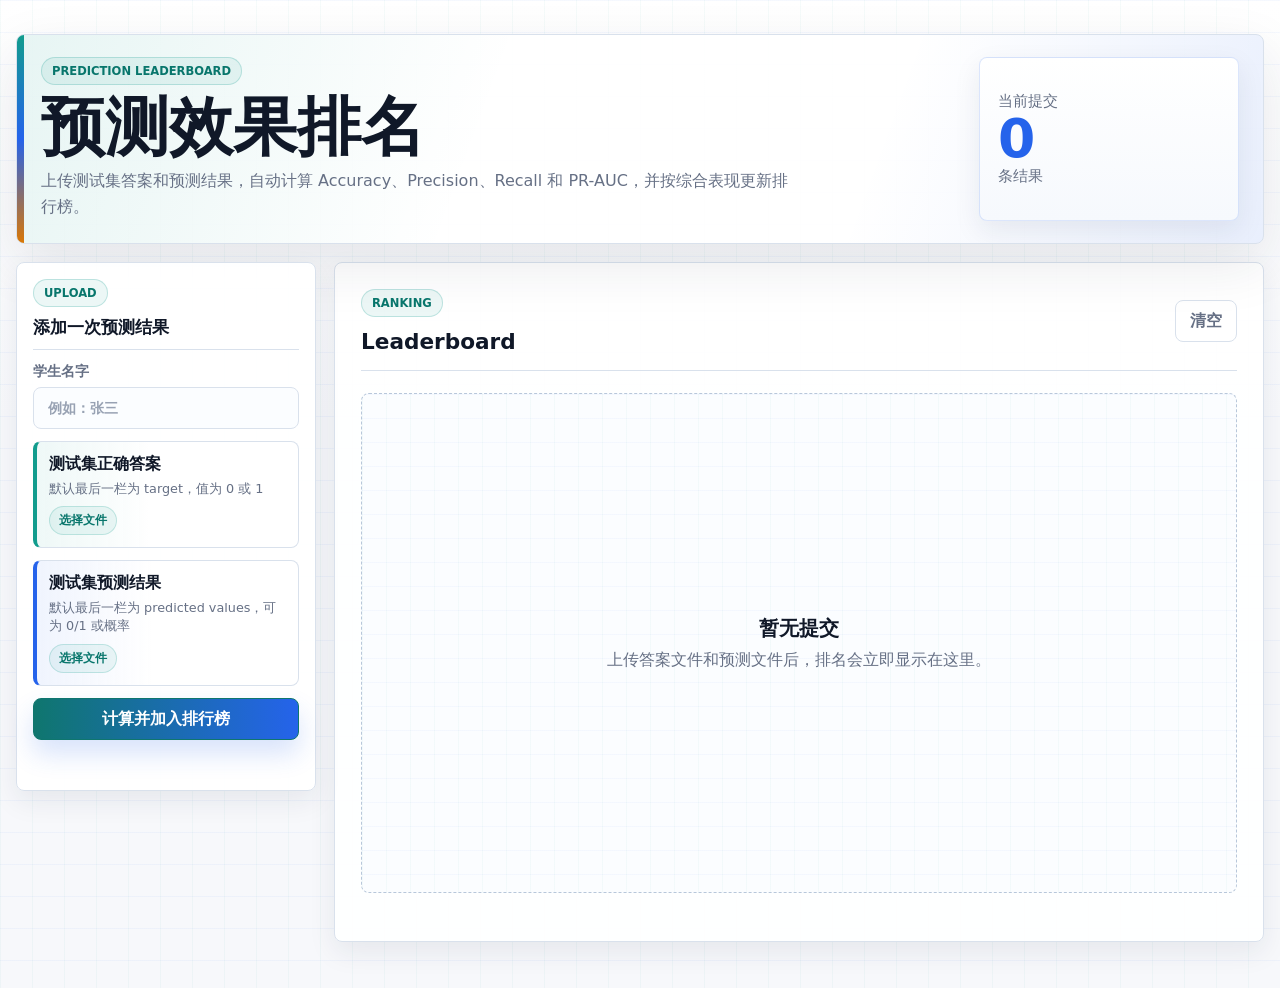
==== rank/index.html @ cc567a74 "Add files via upload" ====
<!doctype html>
<html lang="zh-CN">
  <head>
    <meta charset="utf-8" />
    <meta name="viewport" content="width=device-width, initial-scale=1" />
    <title>预测效果排行榜</title>
    <link rel="stylesheet" href="styles.css" />
  </head>
  <body>
    <main class="shell">
      <section class="hero" aria-labelledby="page-title">
        <div>
          <p class="eyebrow">Prediction Leaderboard</p>
          <h1 id="page-title">预测效果排名</h1>
          <p class="intro">
            上传测试集答案和预测结果，自动计算 Accuracy、Precision、Recall 和 PR-AUC，并按综合表现更新排行榜。
          </p>
        </div>
        <div class="hero-panel" aria-label="当前排行榜摘要">
          <span class="panel-label">当前提交</span>
          <strong id="submissionCount">0</strong>
          <span>条结果</span>
        </div>
      </section>

      <section class="workspace" aria-label="上传与排行榜">
        <form id="uploadForm" class="upload-card">
          <div class="section-heading">
            <p class="eyebrow">Upload</p>
            <h2>添加一次预测结果</h2>
          </div>

          <label class="field">
            <span>学生名字</span>
            <input id="studentName" name="studentName" type="text" placeholder="例如：张三" autocomplete="off" required />
          </label>

          <label class="file-field" for="truthFile">
            <input id="truthFile" name="truthFile" type="file" accept=".csv,.tsv,.txt" required />
            <span class="file-title">测试集正确答案</span>
            <span class="file-help">默认最后一栏为 target，值为 0 或 1</span>
            <strong id="truthFileName">选择文件</strong>
          </label>

          <label class="file-field" for="predictionFile">
            <input id="predictionFile" name="predictionFile" type="file" accept=".csv,.tsv,.txt" required />
            <span class="file-title">测试集预测结果</span>
            <span class="file-help">默认最后一栏为 predicted values，可为 0/1 或概率</span>
            <strong id="predictionFileName">选择文件</strong>
          </label>

          <button class="primary-button" type="submit">计算并加入排行榜</button>
          <p id="statusMessage" class="status" role="status" aria-live="polite"></p>
        </form>

        <section class="leaderboard" aria-labelledby="leaderboard-title">
          <div class="leaderboard-top">
            <div>
              <p class="eyebrow">Ranking</p>
              <h2 id="leaderboard-title">Leaderboard</h2>
            </div>
            <button id="clearButton" class="ghost-button" type="button">清空</button>
          </div>

          <div id="emptyState" class="empty-state">
            <strong>暂无提交</strong>
            <span>上传答案文件和预测文件后，排名会立即显示在这里。</span>
          </div>

          <div id="rankingList" class="ranking-list" aria-live="polite"></div>
        </section>
      </section>
    </main>

    <template id="rankingTemplate">
      <article class="rank-row">
        <div class="rank-meta">
          <span class="rank-number"></span>
          <div>
            <h3 class="rank-name"></h3>
            <p class="rank-score"></p>
          </div>
        </div>
        <div class="bar-track" aria-hidden="true">
          <span class="bar-fill"></span>
        </div>
        <dl class="metric-grid">
          <div>
            <dt>Accuracy</dt>
            <dd class="metric-accuracy"></dd>
          </div>
          <div>
            <dt>Precision</dt>
            <dd class="metric-precision"></dd>
          </div>
          <div>
            <dt>Recall</dt>
            <dd class="metric-recall"></dd>
          </div>
          <div>
            <dt>PR-AUC</dt>
            <dd class="metric-prauc"></dd>
          </div>
        </dl>
      </article>
    </template>

    <script src="app.js"></script>
  </body>
</html>
---- rank/styles.css ----
:root {
  color-scheme: light;
  --bg: #f7f8fb;
  --paper: #ffffff;
  --paper-2: #f1f5f9;
  --ink: #101828;
  --muted: #667085;
  --soft: #98a2b3;
  --line: #d9e1ec;
  --line-strong: #b8c7da;
  --teal: #119c8d;
  --blue: #2563eb;
  --amber: #d97706;
  --rose: #e11d48;
  --green: #16a34a;
  --shadow: 0 20px 55px rgba(30, 41, 59, 0.1);
  --shadow-soft: 0 10px 28px rgba(30, 41, 59, 0.08);
}

* {
  box-sizing: border-box;
}

body {
  margin: 0;
  min-height: 100vh;
  font-family:
    Inter, ui-sans-serif, system-ui, -apple-system, BlinkMacSystemFont, "Segoe UI", "Microsoft YaHei", sans-serif;
  color: var(--ink);
  background:
    linear-gradient(rgba(37, 99, 235, 0.045) 1px, transparent 1px),
    linear-gradient(90deg, rgba(17, 156, 141, 0.04) 1px, transparent 1px),
    linear-gradient(180deg, #ffffff 0, var(--bg) 420px);
  background-size: 32px 32px, 32px 32px, auto;
}

button,
input {
  font: inherit;
}

.shell {
  width: min(1360px, calc(100% - 32px));
  margin: 0 auto;
  padding: 34px 0 46px;
}

.hero {
  position: relative;
  display: grid;
  grid-template-columns: minmax(0, 1fr) 260px;
  gap: 28px;
  align-items: stretch;
  margin-bottom: 18px;
  padding: 22px 24px;
  border: 1px solid var(--line);
  border-radius: 8px;
  background:
    linear-gradient(110deg, rgba(17, 156, 141, 0.1), transparent 38%),
    linear-gradient(290deg, rgba(37, 99, 235, 0.1), transparent 32%),
    rgba(255, 255, 255, 0.92);
  box-shadow: var(--shadow);
  overflow: hidden;
}

.hero::before {
  content: "";
  position: absolute;
  inset: 0 auto 0 0;
  width: 7px;
  background: linear-gradient(180deg, var(--teal), var(--blue), var(--amber));
}

.hero > * {
  position: relative;
  z-index: 1;
}

.eyebrow {
  width: fit-content;
  margin: 0 0 12px;
  padding: 6px 10px;
  border: 1px solid rgba(17, 156, 141, 0.22);
  border-radius: 999px;
  color: #08766c;
  background: rgba(17, 156, 141, 0.08);
  font-size: 0.72rem;
  font-weight: 900;
  letter-spacing: 0;
  text-transform: uppercase;
}

h1,
h2,
h3,
p {
  margin-top: 0;
}

h1 {
  max-width: 760px;
  margin-bottom: 10px;
  font-size: clamp(2.15rem, 5vw, 4.55rem);
  line-height: 0.95;
  letter-spacing: 0;
}

h2 {
  margin-bottom: 0;
  font-size: 1.35rem;
  letter-spacing: 0;
}

.intro {
  max-width: 760px;
  margin-bottom: 0;
  color: var(--muted);
  font-size: 1rem;
  line-height: 1.65;
}

.hero-panel {
  min-height: 132px;
  padding: 18px;
  border: 1px solid rgba(37, 99, 235, 0.16);
  border-radius: 8px;
  background:
    linear-gradient(180deg, #ffffff, #f6f9fd),
    var(--paper);
  box-shadow: var(--shadow-soft);
  display: grid;
  align-content: center;
}

.hero-panel strong {
  display: block;
  color: var(--blue);
  font-size: 3.35rem;
  line-height: 1;
  font-variant-numeric: tabular-nums;
}

.panel-label,
.hero-panel span:last-child {
  color: var(--muted);
  font-size: 0.95rem;
}

.workspace {
  display: grid;
  grid-template-columns: 300px minmax(0, 1fr);
  gap: 18px;
  align-items: start;
}

.upload-card,
.leaderboard {
  border: 1px solid var(--line);
  border-radius: 8px;
  background: rgba(255, 255, 255, 0.94);
  box-shadow: var(--shadow-soft);
}

.upload-card {
  position: sticky;
  top: 20px;
  display: grid;
  gap: 12px;
  padding: 16px;
}

.section-heading {
  padding-bottom: 10px;
  border-bottom: 1px solid var(--line);
}

.section-heading h2 {
  font-size: 1.08rem;
}

.section-heading .eyebrow {
  margin-bottom: 8px;
}

.field {
  display: grid;
  gap: 6px;
  color: var(--muted);
  font-size: 0.9rem;
  font-weight: 800;
}

.field input {
  width: 100%;
  min-height: 42px;
  border: 1px solid var(--line);
  border-radius: 8px;
  padding: 0 14px;
  color: var(--ink);
  background: #fbfdff;
  outline: none;
  transition:
    border-color 160ms ease,
    box-shadow 160ms ease,
    background 160ms ease;
}

.field input::placeholder {
  color: var(--soft);
}

.field input:focus {
  border-color: rgba(37, 99, 235, 0.55);
  background: #ffffff;
  box-shadow: 0 0 0 4px rgba(37, 99, 235, 0.1);
}

.file-field {
  position: relative;
  display: grid;
  gap: 5px;
  padding: 12px;
  border: 1px solid var(--line);
  border-left: 4px solid var(--teal);
  border-radius: 8px;
  background: linear-gradient(90deg, rgba(17, 156, 141, 0.07), #ffffff 44%);
  cursor: pointer;
  transition:
    border-color 160ms ease,
    box-shadow 160ms ease,
    transform 160ms ease;
}

.file-field:nth-of-type(3) {
  border-left-color: var(--blue);
  background: linear-gradient(90deg, rgba(37, 99, 235, 0.07), #ffffff 44%);
}

.file-field:hover {
  border-color: var(--line-strong);
  box-shadow: 0 12px 24px rgba(30, 41, 59, 0.08);
  transform: translateY(-1px);
}

.file-field input {
  position: absolute;
  width: 1px;
  height: 1px;
  overflow: hidden;
  clip: rect(0, 0, 0, 0);
}

.file-title {
  color: var(--ink);
  font-weight: 900;
}

.file-help {
  color: var(--muted);
  font-size: 0.8rem;
  line-height: 1.4;
}

.file-field strong {
  width: fit-content;
  max-width: 100%;
  margin-top: 4px;
  padding: 5px 9px;
  border: 1px solid rgba(17, 156, 141, 0.2);
  border-radius: 999px;
  color: #08766c;
  background: rgba(17, 156, 141, 0.08);
  font-size: 0.78rem;
  overflow-wrap: anywhere;
}

.primary-button,
.ghost-button {
  min-height: 42px;
  border-radius: 8px;
  cursor: pointer;
  font-weight: 900;
  transition:
    transform 160ms ease,
    box-shadow 160ms ease,
    border-color 160ms ease,
    background 160ms ease;
}

.primary-button {
  border: 1px solid #0f766e;
  color: #ffffff;
  background: linear-gradient(90deg, #0f766e, #2563eb);
  box-shadow: 0 14px 26px rgba(37, 99, 235, 0.18);
}

.primary-button:hover {
  transform: translateY(-1px);
  box-shadow: 0 18px 32px rgba(37, 99, 235, 0.25);
}

.ghost-button {
  padding: 0 14px;
  border: 1px solid var(--line);
  color: var(--muted);
  background: #ffffff;
}

.ghost-button:hover {
  color: var(--ink);
  border-color: var(--line-strong);
  box-shadow: 0 10px 18px rgba(30, 41, 59, 0.08);
}

.status {
  min-height: 22px;
  margin: 0;
  color: var(--muted);
  font-size: 0.84rem;
  line-height: 1.5;
}

.status.error {
  color: var(--rose);
}

.leaderboard {
  min-height: 680px;
  padding: 26px;
}

.leaderboard-top {
  display: flex;
  justify-content: space-between;
  gap: 16px;
  align-items: center;
  margin-bottom: 22px;
  padding-bottom: 16px;
  border-bottom: 1px solid var(--line);
}

.empty-state {
  min-height: 500px;
  border: 1px dashed var(--line-strong);
  border-radius: 8px;
  background:
    linear-gradient(rgba(37, 99, 235, 0.035) 1px, transparent 1px),
    linear-gradient(90deg, rgba(17, 156, 141, 0.035) 1px, transparent 1px),
    #fbfdff;
  background-size: 24px 24px;
  color: var(--muted);
  display: grid;
  place-content: center;
  justify-items: center;
  gap: 8px;
  text-align: center;
  padding: 24px;
}

.empty-state strong {
  color: var(--ink);
  font-size: 1.25rem;
}

.ranking-list {
  display: grid;
  gap: 14px;
}

.rank-row {
  position: relative;
  display: grid;
  grid-template-columns: minmax(230px, 1fr) minmax(260px, 0.95fr) minmax(420px, 1.28fr);
  gap: 24px;
  align-items: center;
  padding: 20px;
  border: 1px solid var(--line);
  border-radius: 8px;
  background: #ffffff;
  box-shadow: 0 8px 18px rgba(30, 41, 59, 0.045);
  overflow: hidden;
  transition:
    transform 160ms ease,
    border-color 160ms ease,
    box-shadow 160ms ease;
}

.rank-row::before {
  content: "";
  position: absolute;
  inset: 0 auto 0 0;
  width: 5px;
  background: linear-gradient(180deg, var(--teal), var(--blue));
}

.rank-row:hover {
  transform: translateY(-2px);
  border-color: var(--line-strong);
  box-shadow: 0 16px 30px rgba(30, 41, 59, 0.1);
}

.rank-row:first-child {
  border-color: rgba(217, 119, 6, 0.32);
  background: linear-gradient(90deg, rgba(255, 251, 235, 0.92), #ffffff 38%);
  box-shadow: 0 16px 36px rgba(217, 119, 6, 0.12);
}

.rank-row:first-child::before {
  background: linear-gradient(180deg, #f59e0b, #facc15);
}

.rank-meta {
  min-width: 0;
  display: flex;
  gap: 12px;
  align-items: center;
}

.rank-number {
  width: 52px;
  height: 52px;
  flex: 0 0 52px;
  border: 1px solid rgba(17, 156, 141, 0.2);
  border-radius: 50%;
  display: grid;
  place-items: center;
  color: #08766c;
  background: #e8f8f5;
  font-weight: 1000;
  font-variant-numeric: tabular-nums;
}

.rank-row:first-child .rank-number {
  color: #7c3d00;
  border-color: rgba(217, 119, 6, 0.25);
  background: linear-gradient(135deg, #fef3c7, #fde68a);
}

.rank-name {
  margin: 0 0 4px;
  font-size: 1.16rem;
  overflow-wrap: anywhere;
}

.rank-score {
  margin: 0;
  color: var(--muted);
  font-size: 0.94rem;
}

.bar-track {
  height: 20px;
  border: 1px solid #dbe5f0;
  border-radius: 999px;
  background: #eef3f8;
  overflow: hidden;
}

.bar-fill {
  display: block;
  width: 0%;
  height: 100%;
  border-radius: inherit;
  background: linear-gradient(90deg, var(--teal), var(--blue), var(--green));
  box-shadow: 0 6px 14px rgba(37, 99, 235, 0.18);
  transition: width 380ms cubic-bezier(0.2, 0.8, 0.2, 1);
}

.metric-grid {
  display: grid;
  grid-template-columns: repeat(4, minmax(0, 1fr));
  gap: 10px;
  margin: 0;
}

.metric-grid div {
  min-width: 0;
  padding: 12px;
  border: 1px solid #e3eaf3;
  border-radius: 8px;
  background: #f8fafc;
}

.metric-grid dt {
  margin-bottom: 4px;
  color: var(--muted);
  font-size: 0.72rem;
  font-weight: 900;
}

.metric-grid dd {
  margin: 0;
  color: var(--ink);
  font-size: 1.14rem;
  font-weight: 1000;
  font-variant-numeric: tabular-nums;
}

@media (max-width: 960px) {
  .hero,
  .workspace {
    grid-template-columns: 1fr;
  }

  .hero-panel {
    min-height: auto;
  }

  .upload-card {
    position: static;
    order: 2;
  }

  .leaderboard {
    order: 1;
    min-height: 520px;
  }

  .rank-row {
    grid-template-columns: 1fr;
    gap: 14px;
  }
}

@media (max-width: 560px) {
  .shell {
    width: min(100% - 22px, 1200px);
    padding: 24px 0 34px;
  }

  .hero {
    padding: 18px;
  }

  h1 {
    font-size: 2.45rem;
  }

  .upload-card,
  .leaderboard {
    padding: 16px;
  }

  .leaderboard {
    min-height: 460px;
  }

  .leaderboard-top {
    align-items: start;
    flex-direction: column;
  }

  .metric-grid {
    grid-template-columns: repeat(2, minmax(0, 1fr));
  }

  .rank-number {
    width: 46px;
    height: 46px;
    flex-basis: 46px;
  }
}
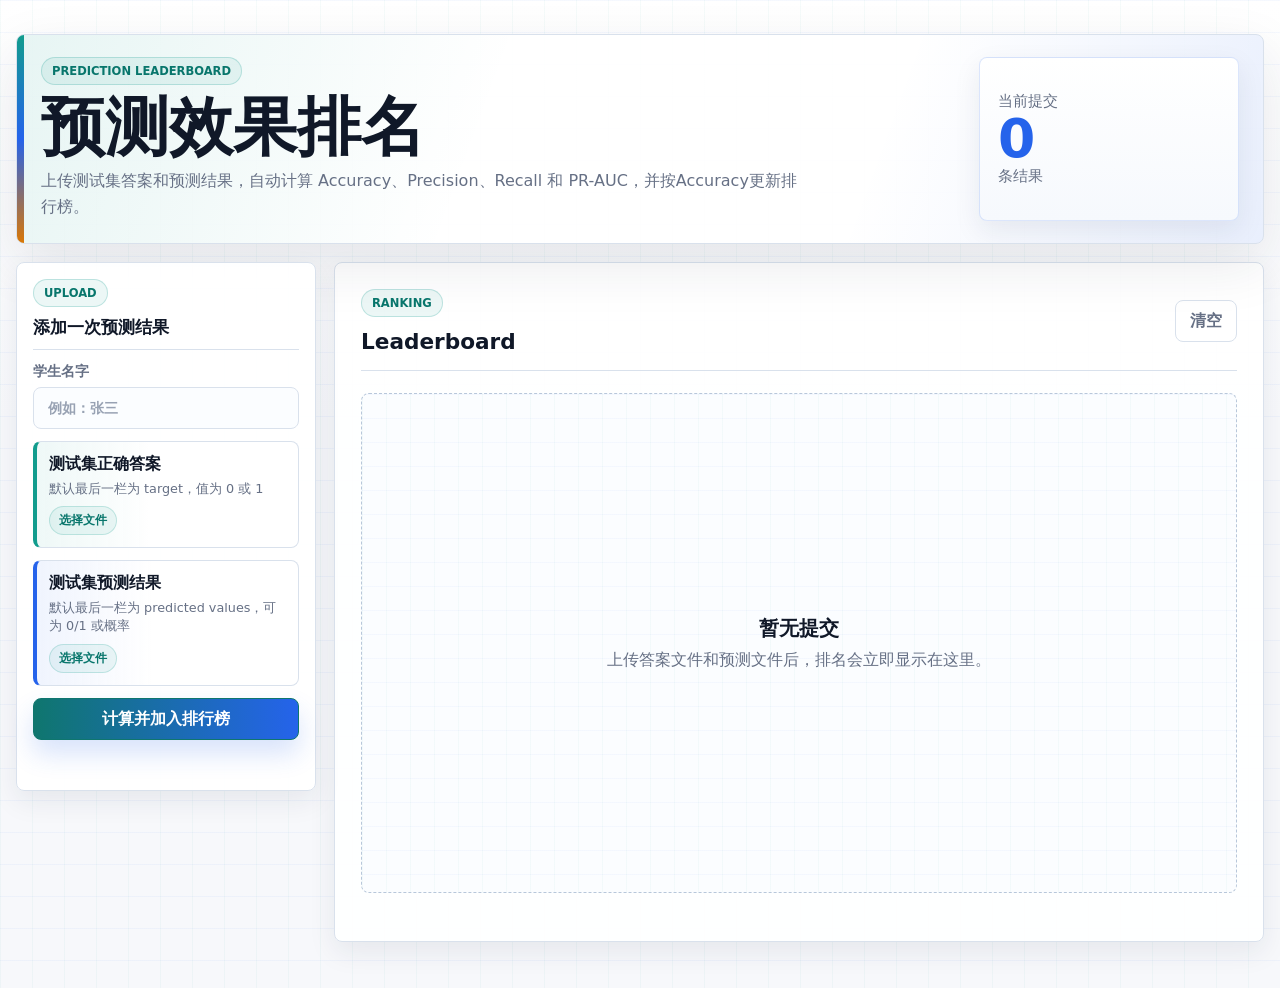
==== commit c150adc3: "Add files via upload" ====
--- a/rank/index.html
+++ b/rank/index.html
@@ -13,7 +13,7 @@
           <p class="eyebrow">Prediction Leaderboard</p>
           <h1 id="page-title">预测效果排名</h1>
           <p class="intro">
-            上传测试集答案和预测结果，自动计算 Accuracy、Precision、Recall 和 PR-AUC，并按综合表现更新排行榜。
+            上传测试集答案和预测结果，自动计算 Accuracy、Precision、Recall 和 PR-AUC，并按Accuracy更新排行榜。
           </p>
         </div>
         <div class="hero-panel" aria-label="当前排行榜摘要">
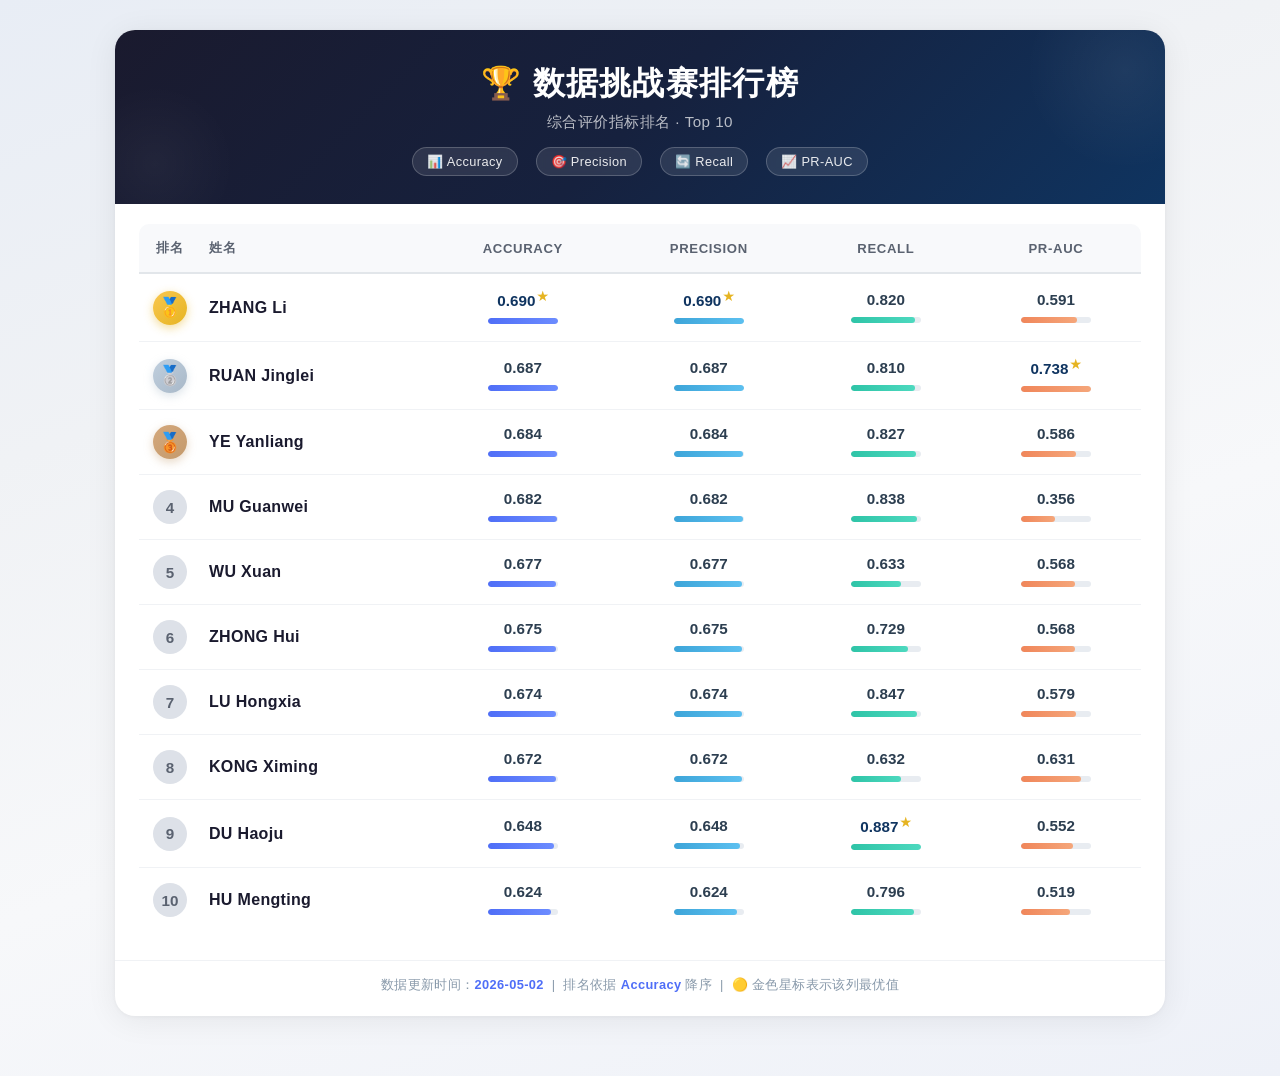
==== commit d9a341a8: "Add files via upload" ====
--- a/rank/index.html
+++ b/rank/index.html
@@ -1,110 +1,488 @@
-<!doctype html>
+<!DOCTYPE html>
 <html lang="zh-CN">
-  <head>
-    <meta charset="utf-8" />
-    <meta name="viewport" content="width=device-width, initial-scale=1" />
-    <title>预测效果排行榜</title>
-    <link rel="stylesheet" href="styles.css" />
-  </head>
-  <body>
-    <main class="shell">
-      <section class="hero" aria-labelledby="page-title">
-        <div>
-          <p class="eyebrow">Prediction Leaderboard</p>
-          <h1 id="page-title">预测效果排名</h1>
-          <p class="intro">
-            上传测试集答案和预测结果，自动计算 Accuracy、Precision、Recall 和 PR-AUC，并按Accuracy更新排行榜。
-          </p>
+<head>
+    <meta charset="UTF-8">
+    <meta name="viewport" content="width=device-width, initial-scale=1.0">
+    <title>排名榜单 - 预测排行榜</title>
+    <style>
+        :root {
+            --bg: #f0f2f5;
+            --card-bg: #ffffff;
+            --text: #1a1a2e;
+            --text-secondary: #555;
+            --gold: #e6b422;
+            -<answer tablet 拉高-normal，纵向阅读时保持完整视图>
+            --silver: #a8b8c8;
+            --bronze: #c49a6c;
+            --accent: #4f6ef7;
+            --accent-light: #eef1ff;
+            --bar-bg: #e8ecf1;
+            --border: #e2e6ea;
+            --shadow: 0 2px 12px rgba(0, 0, 0, 0.06);
+            --shadow-hover: 0 8px 28px rgba(0, 0, 0, 0.10);
+            --radius: 14px;
+            --transition: 0.25s cubic-bezier(0.4, 0, 0.2, 1);
+        }
+
+        * {
+            margin: 0;
+            padding: 0;
+            box-sizing: border-box;
+        }
+
+        body {
+            font-family: 'Inter', 'Segoe UI', 'PingFang SC', 'Microsoft YaHei', 'Helvetica Neue', sans-serif;
+            background: linear-gradient(160deg, #e8edf5 0%, #f0f2f5 30%, #f7f8fa 60%, #eef1f8 100%);
+            min-height: 100vh;
+            display: flex;
+            justify-content: center;
+            align-items: flex-start;
+            padding: 30px 16px 60px;
+            -webkit-font-smoothing: antialiased;
+        }
+
+        .container {
+            width: 100%;
+            max-width: 1050px;
+            background: var(--card-bg);
+            border-radius: 20px;
+            box-shadow: 0 4px 32px rgba(0, 0, 0, 0.07), 0 1px 4px rgba(0, 0, 0, 0.04);
+            overflow: hidden;
+        }
+
+        /* Header */
+        .header {
+            background: linear-gradient(135deg, #1a1a2e 0%, #16213e 50%, #0f3460 100%);
+            padding: 32px 36px 28px;
+            text-align: center;
+            position: relative;
+            overflow: hidden;
+        }
+        .header::before {
+            content: '';
+            position: absolute;
+            top: -60px;
+            right: -60px;
+            width: 200px;
+            height: 200px;
+            background: radial-gradient(circle, rgba(255, 255, 255, 0.06) 0%, transparent 70%);
+            border-radius: 50%;
+            pointer-events: none;
+        }
+        .header::after {
+            content: '';
+            position: absolute;
+            bottom: -40px;
+            left: -40px;
+            width: 160px;
+            height: 160px;
+            background: radial-gradient(circle, rgba(255, 255, 255, 0.04) 0%, transparent 70%);
+            border-radius: 50%;
+            pointer-events: none;
+        }
+        .header h1 {
+            font-size: 2rem;
+            font-weight: 700;
+            color: #ffffff;
+            letter-spacing: 0.04em;
+            position: relative;
+            z-index: 1;
+            margin-bottom: 6px;
+        }
+        .header .subtitle {
+            font-size: 0.95rem;
+            color: rgba(255, 255, 255, 0.7);
+            font-weight: 400;
+            letter-spacing: 0.03em;
+            position: relative;
+            z-index: 1;
+        }
+        .header .badge-row {
+            display: flex;
+            justify-content: center;
+            gap: 18px;
+            margin-top: 14px;
+            flex-wrap: wrap;
+            position: relative;
+            z-index: 1;
+        }
+        .header .metric-badge {
+            background: rgba(255, 255, 255, 0.1);
+            border: 1px solid rgba(255, 255, 255, 0.2);
+            color: rgba(255, 255, 255, 0.9);
+            padding: 6px 14px;
+            border-radius: 20px;
+            font-size: 0.8rem;
+            font-weight: 500;
+            letter-spacing: 0.03em;
+            backdrop-filter: blur(4px);
+            transition: var(--transition);
+        }
+        .header .metric-badge:hover {
+            background: rgba(255, 255, 255, 0.18);
+            border-color: rgba(255, 255, 255, 0.35);
+        }
+
+        /* Table wrapper */
+        .table-wrapper {
+            padding: 20px 24px 28px;
+            overflow-x: auto;
+            -webkit-overflow-scrolling: touch;
+        }
+
+        table {
+            width: 100%;
+            border-collapse: collapse;
+            min-width: 720px;
+            font-size: 0.95rem;
+        }
+
+        thead th {
+            background: #f8f9fb;
+            padding: 15px 14px;
+            text-align: center;
+            font-weight: 650;
+            font-size: 0.82rem;
+            text-transform: uppercase;
+            letter-spacing: 0.05em;
+            color: #5a6270;
+            border-bottom: 2px solid #e2e6ea;
+            white-space: nowrap;
+            position: sticky;
+            top: 0;
+            z-index: 2;
+        }
+        thead th:first-child {
+            text-align: center;
+            width: 50px;
+            border-radius: 10px 0 0 0;
+        }
+        thead th:nth-child(2) {
+            text-align: left;
+            padding-left: 8px;
+        }
+        thead th:last-child {
+            border-radius: 0 10px 0 0;
+        }
+
+        tbody tr {
+            transition: var(--transition);
+            border-bottom: 1px solid #f0f2f5;
+        }
+        tbody tr:hover {
+            background: #fafbfd;
+            box-shadow: var(--shadow-hover);
+            transform: translateY(-1px);
+            position: relative;
+            z-index: 1;
+            border-radius: 10px;
+            outline: 1px solid #e8ecf5;
+        }
+        tbody tr:last-child {
+            border-bottom: none;
+        }
+
+        tbody td {
+            padding: 15px 14px;
+            text-align: center;
+            vertical-align: middle;
+            transition: var(--transition);
+        }
+        tbody td.rank-cell {
+            font-weight: 700;
+            font-size: 1.1rem;
+            width: 50px;
+        }
+        tbody td.name-cell {
+            text-align: left;
+            font-weight: 600;
+            font-size: 1rem;
+            color: var(--text);
+            letter-spacing: 0.02em;
+            padding-left: 8px;
+            white-space: nowrap;
+        }
+
+        /* Rank medals */
+        .rank-icon {
+            display: inline-flex;
+            align-items: center;
+            justify-content: center;
+            width: 34px;
+            height: 34px;
+            border-radius: 50%;
+            font-weight: 700;
+            font-size: 1rem;
+            color: #fff;
+            flex-shrink: 0;
+        }
+        .rank-1 {
+            background: linear-gradient(135deg, #f9c74f 0%, #e6b422 100%);
+            box-shadow: 0 3px 10px rgba(230, 180, 34, 0.45);
+            font-size: 1.2rem;
+        }
+        .rank-2 {
+            background: linear-gradient(135deg, #c0cfde 0%, #a8b8c8 100%);
+            box-shadow: 0 3px 10px rgba(168, 184, 200, 0.4);
+            font-size: 1.2rem;
+        }
+        .rank-3 {
+            background: linear-gradient(135deg, #d4a87c 0%, #c49a6c 100%);
+            box-shadow: 0 3px 10px rgba(196, 154, 108, 0.4);
+            font-size: 1.2rem;
+        }
+        .rank-other {
+            background: #dde1e8;
+            color: #5a6270;
+            box-shadow: none;
+            font-size: 0.95rem;
+        }
+
+        /* Metric values */
+        .metric-value {
+            font-weight: 600;
+            font-size: 0.95rem;
+            color: #2c3e50;
+            display: block;
+        }
+        .metric-bar-wrap {
+            display: inline-block;
+            width: 70px;
+            height: 6px;
+            background: var(--bar-bg);
+            border-radius: 10px;
+            margin-top: 4px;
+            overflow: hidden;
+            vertical-align: middle;
+        }
+        .metric-bar-fill {
+            height: 100%;
+            border-radius: 10px;
+            transition: width 0.5s ease;
+        }
+        .bar-accuracy {
+            background: linear-gradient(90deg, #4f6ef7, #6c8cff);
+        }
+        .bar-precision {
+            background: linear-gradient(90deg, #3da5d9, #5cc0f0);
+        }
+        .bar-recall {
+            background: linear-gradient(90deg, #2ec4a7, #4dd9bf);
+        }
+        .bar-prauc {
+            background: linear-gradient(90deg, #f0865a, #f5a67a);
+        }
+
+        /* Highlight best in column */
+        .best-in-col {
+            position: relative;
+        }
+        .best-in-col .metric-value {
+            color: #0f3460;
+            font-weight: 750;
+        }
+        .best-star {
+            display: inline-block;
+            color: #e6b422;
+            font-size: 0.7rem;
+            margin-left: 2px;
+            vertical-align: super;
+        }
+
+        /* Footer note */
+        .footer-note {
+            text-align: center;
+            padding: 16px 24px 22px;
+            color: #8899aa;
+            font-size: 0.8rem;
+            letter-spacing: 0.03em;
+            border-top: 1px solid #f0f2f5;
+        }
+        .footer-note span {
+            color: #4f6ef7;
+            font-weight: 600;
+        }
+
+        /* Responsive */
+        @media (max-width: 768px) {
+            .header {
+                padding: 24px 18px 20px;
+            }
+            .header h1 {
+                font-size: 1.5rem;
+            }
+            .table-wrapper {
+                padding: 12px 8px 20px;
+            }
+            table {
+                min-width: 600px;
+                font-size: 0.82rem;
+            }
+            thead th {
+                padding: 10px 6px;
+                font-size: 0.7rem;
+            }
+            tbody td {
+                padding: 10px 6px;
+            }
+            .metric-bar-wrap {
+                width: 50px;
+            }
+            .rank-icon {
+                width: 28px;
+                height: 28px;
+                font-size: 0.85rem;
+            }
+            .rank-1,
+            .rank-2,
+            .rank-3 {
+                font-size: 1rem;
+            }
+        }
+    </style>
+</head>
+<body>
+    <div class="container">
+        <!-- Header -->
+        <div class="header">
+            <h1>🏆 数据挑战赛排行榜</h1>
+            <p class="subtitle">综合评价指标排名 · Top 10</p>
+            <div class="badge-row">
+                <span class="metric-badge">📊 Accuracy</span>
+                <span class="metric-badge">🎯 Precision</span>
+                <span class="metric-badge">🔄 Recall</span>
+                <span class="metric-badge">📈 PR-AUC</span>
+            </div>
         </div>
-        <div class="hero-panel" aria-label="当前排行榜摘要">
-          <span class="panel-label">当前提交</span>
-          <strong id="submissionCount">0</strong>
-          <span>条结果</span>
+
+        <!-- Table -->
+        <div class="table-wrapper">
+            <table>
+                <thead>
+                    <tr>
+                        <th>排名</th>
+                        <th>姓名</th>
+                        <th>Accuracy</th>
+                        <th>Precision</th>
+                        <th>Recall</th>
+                        <th>PR-AUC</th>
+                    </tr>
+                </thead>
+                <tbody id="table-body">
+                    <!-- JavaScript 动态生成 -->
+                </tbody>
+            </table>
         </div>
-      </section>
-
-      <section class="workspace" aria-label="上传与排行榜">
-        <form id="uploadForm" class="upload-card">
-          <div class="section-heading">
-            <p class="eyebrow">Upload</p>
-            <h2>添加一次预测结果</h2>
-          </div>
-
-          <label class="field">
-            <span>学生名字</span>
-            <input id="studentName" name="studentName" type="text" placeholder="例如：张三" autocomplete="off" required />
-          </label>
-
-          <label class="file-field" for="truthFile">
-            <input id="truthFile" name="truthFile" type="file" accept=".csv,.tsv,.txt" required />
-            <span class="file-title">测试集正确答案</span>
-            <span class="file-help">默认最后一栏为 target，值为 0 或 1</span>
-            <strong id="truthFileName">选择文件</strong>
-          </label>
-
-          <label class="file-field" for="predictionFile">
-            <input id="predictionFile" name="predictionFile" type="file" accept=".csv,.tsv,.txt" required />
-            <span class="file-title">测试集预测结果</span>
-            <span class="file-help">默认最后一栏为 predicted values，可为 0/1 或概率</span>
-            <strong id="predictionFileName">选择文件</strong>
-          </label>
-
-          <button class="primary-button" type="submit">计算并加入排行榜</button>
-          <p id="statusMessage" class="status" role="status" aria-live="polite"></p>
-        </form>
-
-        <section class="leaderboard" aria-labelledby="leaderboard-title">
-          <div class="leaderboard-top">
-            <div>
-              <p class="eyebrow">Ranking</p>
-              <h2 id="leaderboard-title">Leaderboard</h2>
-            </div>
-            <button id="clearButton" class="ghost-button" type="button">清空</button>
-          </div>
-
-          <div id="emptyState" class="empty-state">
-            <strong>暂无提交</strong>
-            <span>上传答案文件和预测文件后，排名会立即显示在这里。</span>
-          </div>
-
-          <div id="rankingList" class="ranking-list" aria-live="polite"></div>
-        </section>
-      </section>
-    </main>
-
-    <template id="rankingTemplate">
-      <article class="rank-row">
-        <div class="rank-meta">
-          <span class="rank-number"></span>
-          <div>
-            <h3 class="rank-name"></h3>
-            <p class="rank-score"></p>
-          </div>
+
+        <!-- Footer -->
+        <div class="footer-note">
+            数据更新时间：<span>2026-05-02</span> &nbsp;|&nbsp;
+            排名依据 <span>Accuracy</span> 降序 &nbsp;|&nbsp;
+            🟡 金色星标表示该列最优值
         </div>
-        <div class="bar-track" aria-hidden="true">
-          <span class="bar-fill"></span>
-        </div>
-        <dl class="metric-grid">
-          <div>
-            <dt>Accuracy</dt>
-            <dd class="metric-accuracy"></dd>
-          </div>
-          <div>
-            <dt>Precision</dt>
-            <dd class="metric-precision"></dd>
-          </div>
-          <div>
-            <dt>Recall</dt>
-            <dd class="metric-recall"></dd>
-          </div>
-          <div>
-            <dt>PR-AUC</dt>
-            <dd class="metric-prauc"></dd>
-          </div>
-        </dl>
-      </article>
-    </template>
-
-    <script src="app.js"></script>
-  </body>
-</html>
+    </div>
+
+    <script>
+        // 原始数据（按 Accuracy 降序排列）
+        const data = [
+            { name: "ZHANG Li", accuracy: 0.690, precision: 0.690, recall: 0.820, prAuc: 0.591 },
+            { name: "RUAN Jinglei", accuracy: 0.687, precision: 0.687, recall: 0.810, prAuc: 0.738 },
+            { name: "YE Yanliang", accuracy: 0.684, precision: 0.684, recall: 0.827, prAuc: 0.586 },
+            { name: "MU Guanwei", accuracy: 0.682, precision: 0.682, recall: 0.838, prAuc: 0.356 },
+            { name: "WU Xuan", accuracy: 0.677, precision: 0.677, recall: 0.633, prAuc: 0.568 },
+            { name: "ZHONG Hui", accuracy: 0.675, precision: 0.675, recall: 0.729, prAuc: 0.568 },
+            { name: "LU Hongxia", accuracy: 0.674, precision: 0.674, recall: 0.847, prAuc: 0.579 },
+            { name: "KONG Ximing", accuracy: 0.672, precision: 0.672, recall: 0.632, prAuc: 0.631 },
+            { name: "DU Haoju", accuracy: 0.648, precision: 0.648, recall: 0.887, prAuc: 0.552 },
+            { name: "HU Mengting", accuracy: 0.624, precision: 0.624, recall: 0.796, prAuc: 0.519 }
+        ];
+
+        // 找出每列最大值
+        const maxAccuracy = Math.max(...data.map(d => d.accuracy));
+        const maxPrecision = Math.max(...data.map(d => d.precision));
+        const maxRecall = Math.max(...data.map(d => d.recall));
+        const maxPrAuc = Math.max(...data.map(d => d.prAuc));
+
+        // 获取排名图标类名
+        function getRankClass(rank) {
+            if (rank === 1) return 'rank-1';
+            if (rank === 2) return 'rank-2';
+            if (rank === 3) return 'rank-3';
+            return 'rank-other';
+        }
+
+        // 获取排名图标文字
+        function getRankIcon(rank) {
+            if (rank === 1) return '🥇';
+            if (rank === 2) return '🥈';
+            if (rank === 3) return '🥉';
+            return rank;
+        }
+
+        // 生成条形图宽度百分比（基于该列最大值）
+        function getBarWidth(value, max) {
+            return Math.round((value / max) * 100);
+        }
+
+        // 判断是否为该列最大值
+        function isBest(value, max) {
+            return Math.abs(value - max) < 0.0001;
+        }
+
+        // 构建表格行
+        function buildTableBody() {
+            const tbody = document.getElementById('table-body');
+            let html = '';
+
+            data.forEach((person, index) => {
+                const rank = index + 1;
+                const rankClass = getRankClass(rank);
+                const rankIcon = getRankIcon(rank);
+
+                const accBest = isBest(person.accuracy, maxAccuracy);
+                const precBest = isBest(person.precision, maxPrecision);
+                const recBest = isBest(person.recall, maxRecall);
+                const praucBest = isBest(person.prAuc, maxPrAuc);
+
+                html += `
+                    <tr>
+                        <td class="rank-cell">
+                            <span class="rank-icon ${rankClass}">${rankIcon}</span>
+                        </td>
+                        <td class="name-cell">${person.name}</td>
+                        <td class="${accBest ? 'best-in-col' : ''}">
+                            <span class="metric-value">${person.accuracy.toFixed(3)}${accBest ? '<span class="best-star" title="最优">★</span>' : ''}</span>
+                            <div class="metric-bar-wrap">
+                                <div class="metric-bar-fill bar-accuracy" style="width:${getBarWidth(person.accuracy, maxAccuracy)}%;"></div>
+                            </div>
+                        </td>
+                        <td class="${precBest ? 'best-in-col' : ''}">
+                            <span class="metric-value">${person.precision.toFixed(3)}${precBest ? '<span class="best-star" title="最优">★</span>' : ''}</span>
+                            <div class="metric-bar-wrap">
+                                <div class="metric-bar-fill bar-precision" style="width:${getBarWidth(person.precision, maxPrecision)}%;"></div>
+                            </div>
+                        </td>
+                        <td class="${recBest ? 'best-in-col' : ''}">
+                            <span class="metric-value">${person.recall.toFixed(3)}${recBest ? '<span class="best-star" title="最优">★</span>' : ''}</span>
+                            <div class="metric-bar-wrap">
+                                <div class="metric-bar-fill bar-recall" style="width:${getBarWidth(person.recall, maxRecall)}%;"></div>
+                            </div>
+                        </td>
+                        <td class="${praucBest ? 'best-in-col' : ''}">
+                            <span class="metric-value">${person.prAuc.toFixed(3)}${praucBest ? '<span class="best-star" title="最优">★</span>' : ''}</span>
+                            <div class="metric-bar-wrap">
+                                <div class="metric-bar-fill bar-prauc" style="width:${getBarWidth(person.prAuc, maxPrAuc)}%;"></div>
+                            </div>
+                        </td>
+                    </tr>
+                `;
+            });
+
+            tbody.innerHTML = html;
+        }
+
+        // 页面加载完成后构建表格
+        document.addEventListener('DOMContentLoaded', buildTableBody);
+    </script>
+</body>
+</html>
